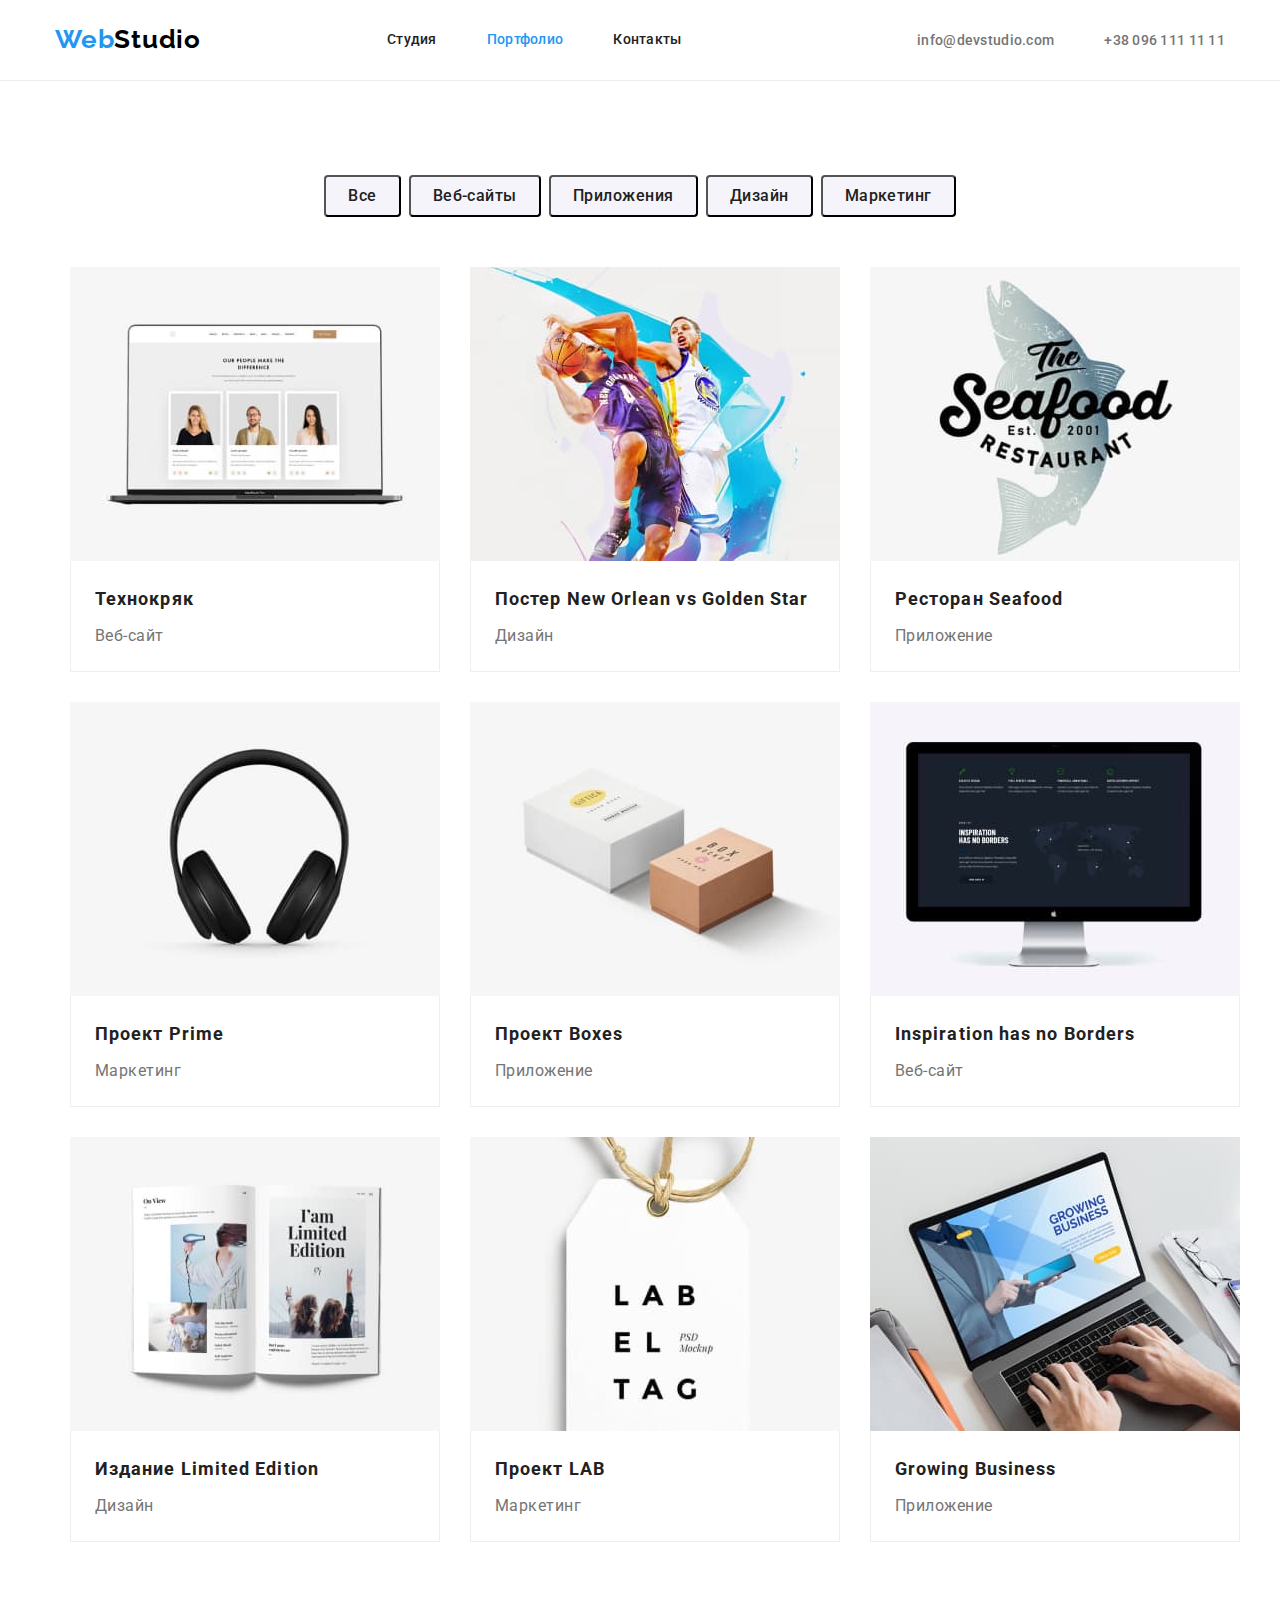
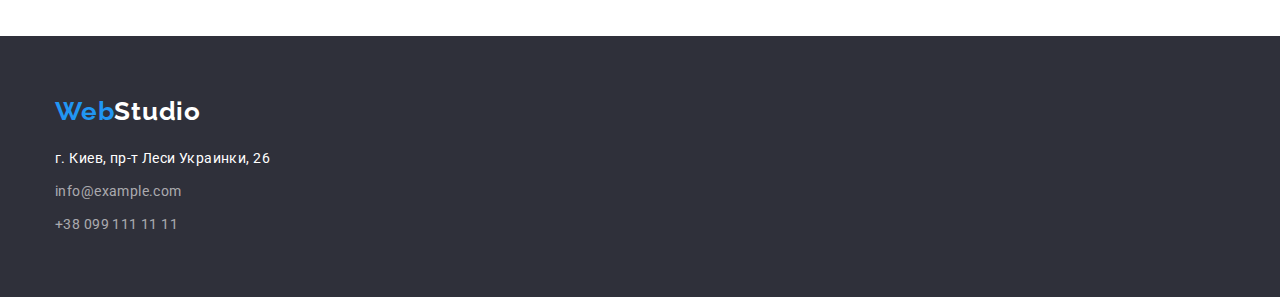
==== portfolio.html @ 342db584 "added index" ====
<!DOCTYPE html>
<html lang="en">
<head>
    <meta charset="UTF-8">
    <meta http-equiv="X-UA-Compatible" content="IE=edge">
    <meta name="viewport" content="width=device-width, initial-scale=1.0">
    <title>WebStudio</title>
    <link rel="preconnect" href="https://fonts.googleapis.com">
    <link rel="preconnect" href="https://fonts.gstatic.com" crossorigin>
    <link href="https://fonts.googleapis.com/css2?family=Raleway:ital,wght@0,700;1,700&family=Roboto:wght@400;500;700;900&display=swap" rel="stylesheet">
    <link rel="stylesheet" href="./css/modern-normalize.css">
    <link rel="stylesheet" href="./css/styles.css" />
</head>
<body>
    <!--заголовок-->
    <header class="main-header">
        <div class="header-container container">
            <nav class="navigation">    
                <a href="index.html" class="logo logo-top link">Web<span class="logo-half">Studio</span></a>
                <ul class="navigation-pages list">
                    <li class="navigation-page"><a href="index.html" class="navigation-page-link link">Студия</a></li>
                    <li class="navigation-page"><a href="portfolio.html" class="navigation-page-link link current">Портфолио</a></li>
                    <li class="navigation-page"><a href="#3" class="navigation-page-link link">Контакты</a></li>
                </ul>
            </nav>
            <ul class="contacts list">
                <li class="contact"> <a href="mailto:info@devstudio.com" class="contact-link link">info@devstudio.com</a> </li>
                <li class="contact"> <a href="tel:+380961111111" class="contact-link link">+38 096 111 11 11</a> </li>
            </ul>
        </div>        
    </header>
    <!-- основная часть -->
    <main>
    <!-- герой -->
        <section class="portfolio-filter section">
            <div class="container">
                <h1 class="portfolio-header visually-hidden">Portfolio</h1>
                <!-- фильтр -->
                <ul class="portfolio-filter-list list">
                    <li class="portfolio-filter-list-item"><button class="filter-btn" type="button">Все</button></li>
                    <li class="portfolio-filter-list-item"><button class="filter-btn" type="button">Веб-сайты</button></li>
                    <li class="portfolio-filter-list-item"><button class="filter-btn" type="button">Приложения</button></li>
                    <li class="portfolio-filter-list-item"><button class="filter-btn" type="button">Дизайн</button></li>
                    <li class="portfolio-filter-list-item"><button class="filter-btn" type="button">Маркетинг</button></li>
                </ul>
                <!-- список проектов -->
                <ul class="portfolio-examples-list container list">
                    <li class="portfolio-example">
                        <a class="link" href="">
                        <img src="./images/portfolio/technocrack.jpg" alt="Веб-сайт компании Технокряк" width="370" height="294" class="img">
                        <div class="portfolio-example-text">
                            <h3 class="portfolio-example-name section-header">Технокряк</h3>
                            <p class="portfolio-example-description section-description">Веб-сайт</p>
                        </div>
                        </a>
                    </li>
                    <li class="portfolio-example">
                        <a class="link" href="">
                        <img src="./images/portfolio/new_orlean.jpg" alt="Изображение постера игры команд New Orlean и Golden Star" width="370" height="294">
                        <div class="portfolio-example-text">
                            <h3 class="portfolio-example-name section-header">Постер New Orlean vs Golden Star</h3>
                            <p class="portfolio-example-description section-description">Дизайн</p>
                        </div>
                        </a>
                    </li>
                    <li class="portfolio-example">
                        <a class="link" href="">
                        <img src="./images/portfolio/seafood.jpg" alt="Иконка приложения ресторана Seafood" width="370" height="294">
                        <div class="portfolio-example-text">
                            <h3 class="portfolio-example-name section-header">Ресторан Seafood</h3>
                            <p class="portfolio-example-description section-description">Приложение</p>
                        </div>
                        </a>
                    </li>
                    <li class="portfolio-example">
                        <a class="link" href="">
                        <img src="./images/portfolio/prime.jpg" alt="Наушники">
                        <div class="portfolio-example-text">
                            <h3 class="portfolio-example-name section-header">Проект Prime</h3>
                            <p class="portfolio-example-description section-description">Маркетинг</p>
                        </div>
                        </a>
                    </li>
                    <li class="portfolio-example">
                        <a class="link" href="">
                        <img src="./images/portfolio/boxes.jpg" alt="2 коробочки" width="370" height="294">
                        <div class="portfolio-example-text">
                            <h3 class="portfolio-example-name section-header">Проект Boxes</h3>
                            <p class="portfolio-example-description section-description">Приложение</p>
                        </div>
                        </a>
                    </li>
                    <li class="portfolio-example">
                        <a class="link" href="">
                        <img src="./images/portfolio/inspiration.jpg" alt="Веб-сайт компании Inspiration has no Borders" width="370" height="294">
                        <div class="portfolio-example-text">
                            <h3 class="portfolio-example-name section-header">Inspiration has no Borders</h3>
                            <p class="portfolio-example-description section-description">Веб-сайт</p>
                        </div>
                        </a>
                    </li>
                    <li class="portfolio-example">
                        <a class="link" href="">
                        <img src="./images/portfolio/limited_edition.jpg" alt="Журнал в развернутом виде" width="370" height="294">
                        <div class="portfolio-example-text">
                            <h3 class="portfolio-example-name section-header">Издание Limited Edition</h3>
                            <p class="portfolio-example-description section-description">Дизайн</p>
                        </div>
                        </a>
                    </li>
                    <li class="portfolio-example">
                        <a class="link" href="">
                        <img src="./images/portfolio/lab.jpg" alt="Стильная этикетка" width="370" height="294">
                        <div class="portfolio-example-text">
                            <h3 class="portfolio-example-name section-header">Проект LAB</h3>
                            <p class="portfolio-example-description section-description">Маркетинг</p>
                        </div>
                        </a>
                    </li>
                    <li class="portfolio-example">
                        <a class="link" href="">
                        <img src="./images/portfolio/growing_business.jpg" alt="Ноутбук с приложением Growing Business" width="370" height="294">
                        <div class="portfolio-example-text">
                            <h3 class="portfolio-example-name section-header">Growing Business</h3>
                            <p class="portfolio-example-description section-description">Приложение</p>
                        </div>
                        </a>
                    </li>
                </ul>
            </div>
        </section>
    </main>
    <!--подвал-->
    <footer class="footer">
        <div class="container footer-container">
            <a href="index.html" class="logo link logo-bot">Web<span class="logo-half-dark">Studio</span></a>
            <address class="contacts-list" id="3">
                <ul class="contacts-bot list">
                    <li class="contact-bot"><a class="footer-contact-link link address map" href="https://goo.gl/maps/tf9V9uD1shakLC2a6" target="_blank" rel="nooppener noreferal">г. Киев, пр-т Леси Украинки, 26</a> </li>
                    <li class="contact-bot"><a class="footer-contact-link link address" href="mailto:info@example.com">info@example.com</a> </li>
                    <li class="contact-bot"><a class="footer-contact-link link address" href="tel:+380991111111">+38 099 111 11 11</a></li>
                </ul>
            </address>
        </div>
    </footer>
</body>
</html>
---- css/styles.css ----
:root {
    --main-color: #2196F3;
    --secondary-color: #000;
    --third-color: #757575;
    --main-font: 'roboto', sans-serif;
    --secondary-font: 'Raleway', sans-serif;
}
body {
    font-family: var(--main-font);
    color: #212121;
}
h1,
h2,
h3,
h4,
h5,
h6,
p {
  margin-top: 0;
  margin-bottom: 0;
}
ul,
ol {
  margin-top: 0;
  margin-bottom: 0;
  padding-left: 0;
}
img {
  display: block;
}
.link {
    text-decoration: none;
}
.list {
    list-style: none;
}
.address {
    font-style: normal;
}
.container {
    width: 1200px;
    padding-left: 15px;
    padding-right: 15px;
    margin-top: auto;
    margin: auto;
}
.visually-hidden {
    position: absolute;
    width: 1px;
    height: 1px;
    margin: -1px;
    border: 0;
    padding: 0;
    
    white-space: nowrap;
    clip-path: inset(100%);
    clip: rect(0 0 0 0);
    overflow: hidden;
  }
/* components */
.logo {
    font-family: var(--secondary-font);
    font-weight: 700;
    font-size: 26px;
    line-height: 1.2;
    letter-spacing: 0.03em; 
    color: var(--main-color);
}
.section-header  {  
    letter-spacing: 0.03em;
    color: #212121;
}
.section-description {
    letter-spacing: 0.03em;
    color: var(--third-color);
}
.section-top-header {
    font-weight: 700;
    font-size: 36px;
    line-height: 42px;
    text-align: center;
    letter-spacing: 0.03em;
    color: #212121;
}
.section {
    padding-top: 94px;
    padding-bottom: 94px;
}
/* /components */
/* header */
.main-header {
    background-color: #FFFFFF;
    border-bottom: 1px solid #ECECEC;
    margin-top: 0;
    margin-bottom: 0;
}
.header-container {
    display: flex;
    justify-content: space-between;
    align-items: center;
    
}
.navigation {
    display: flex;
}
.logo-top {
    padding-top: 24px;
    padding-bottom: 24px;
    margin-right: 93px;
}
.logo-half {
    color: var(--secondary-color);
}
.navigation-pages {
    display: flex;
    margin-left: 93px;
}
.navigation-page {
    display: flex;
}
.navigation-page-link {
    font-weight: 500;
    font-size: 14px;
    line-height: 1.14;
    letter-spacing: 0.02em;
    color: #212121;
    padding-top: 32px;
    padding-bottom: 32px;
    align-items: center;
}
.navigation-page:not(:last-child) {
    margin-right: 50px;
}
.contacts {
    display: flex;
}
.contact:not(:first-child) {
    margin-left: 50px;
}
.contact-link {
    font-weight: 500;
    font-size: 14px;
    line-height: 1.14;
    letter-spacing: 0.02em;
    color: var(--third-color);
}
.current {
    color: var(--main-color);
}  
.navigation-page-link:hover, 
.navigation-page-link:focus,
.contact-link:hover,
.contact-link:focus {
    color: var(--main-color);
}
/* /header */
/* hero */
.hero {
    background: #2F303A;
    padding-top: 200px;
    padding-bottom: 200px;
}
.hero-header {
    font-weight: 900;
    font-size: 44px;
    line-height: 1.36;
    text-align: center;
    letter-spacing: 0.06em;
    text-transform: uppercase;
    color: #FFFFFF;
    width: 696px;
    margin-left: auto;
    margin-right: auto;
}
.hero-btn {
    font-weight: 700;
    font-size: 16px;
    line-height: 30px;
    display: flex;
    text-align: center;
    letter-spacing: 0.06em;
    color: #FFFFFF;
    width: 200px;
    height: 50px;
    background: var(--main-color);
    box-shadow: 0px 4px 4px rgba(0, 0, 0, 0.15);
    border-radius: 4px;
    cursor: pointer;
    margin-left: auto;
    margin-right: auto;
    margin-top: 30px;
    justify-content: center;
    align-items: center;
}
.hero-btn:hover,
.hero-btn:focus {
    background: #188CE8;
}
/* /hero */
/* advantages */
.our-advantages {
    display: flex;
    justify-content: space-between;
}
.our-advantage {
    width: 270px;
}
.our-advantage-header {
    font-weight: 700;
    text-transform: uppercase;
    font-size: 14px;
    line-height: 1.14;
    width: 270px;
    margin-bottom: 10px;
}
.our-advantage-text {
    font-size: 14px;
    line-height: 1.71;
}
/* /advantages */
/* examples */
.examples {
    padding-bottom: 94px;
}
.our-examples {
    display: flex;
    justify-content: space-between;
    margin-top: 50px;
}
/* /examples */
/* our team */
.team {
    background: #F5F4FA;
}
.team-units {
    display: flex;
    justify-content: space-between;
    margin-top: 50px;
}
.team-unit {
    background-color: #FFFFFF;
    box-shadow: 0px 1px 3px rgba(0, 0, 0, 0.12), 0px 1px 1px rgba(0, 0, 0, 0.14), 0px 2px 1px rgba(0, 0, 0, 0.2);
    border-radius: 0px 0px 4px 4px;
}
.team-unit-info {
    padding: 30px 10px 30px 10px;
}
.team-unit-name {
    font-weight: 500;
    font-size: 16px;
    line-height: 1.19;
    text-align: center;
    margin-bottom: 10px;
}
.team-unit-title {
    font-size: 16px;
    line-height: 1.19;
    text-align: center;
}

/* /our team */
/* filter */
.portfolio-filter {
    
}
.portfolio-filter-list {
    display: flex;
    justify-content: center;
    margin-bottom: 50px;
}
.portfolio-filter-list-item:not(:last-child) {
    margin-right: 8px;
}
.filter-btn {
    font-weight: 500;
    font-size: 16px;
    line-height: 1.62;
    text-align: center;
    letter-spacing: 0.03em;
    color: #212121;
    background: #F5F4FA;
    border-radius: 4px;
    cursor: pointer;
    padding: 6px 22px;
}
.filter-btn:hover,
.filter-btn:focus {
    background: var(--main-color);
    color: #FFFFFF;
}
.portfolio-examples {
    padding-bottom: 80px;
}
.portfolio-examples-list {
    display: flex;
    flex-wrap: wrap;
    justify-content: space-between;
}   
.portfolio-example-name {
    font-weight: 700;
    font-size: 18px;
    line-height: 2;
    letter-spacing: 0.06em;
    margin-bottom: 4px;
}
.img {
    display: block;
}
.portfolio-example-description {
    font-size: 16px;
    line-height: 1.87;
}
.portfolio-example-text {
    padding: 20px 24px;
    border: #EEEEEE solid 1px;
    border-top: none;
}
.portfolio-example:nth-child(-n+6) {
    margin-bottom: 30px;
}
/* /filter */
/* footer */
.footer {
    background: #2F303A;
    padding-top: 60px;
    padding-bottom: 60px;
}
.footer-container {
    display: flex;
    flex-direction: column;
}
.logo-bot {
    margin-bottom: 20px;
}
.logo-half-dark {
    color: #FFFFFF;
}
.footer-contact-link {
    font-size: 14px;
    line-height: 1.71;
    letter-spacing: 0.03em;
    color: rgba(255, 255, 255, 0.6);
}
.contact-bot:not(:last-child) {
    margin-bottom: 9px;
}
.map {
    color: #FFFFFF;    
}
.footer-contact-link:hover,
.footer-contact-link:focus {
    color: var(--main-color);
}
/* /footer */
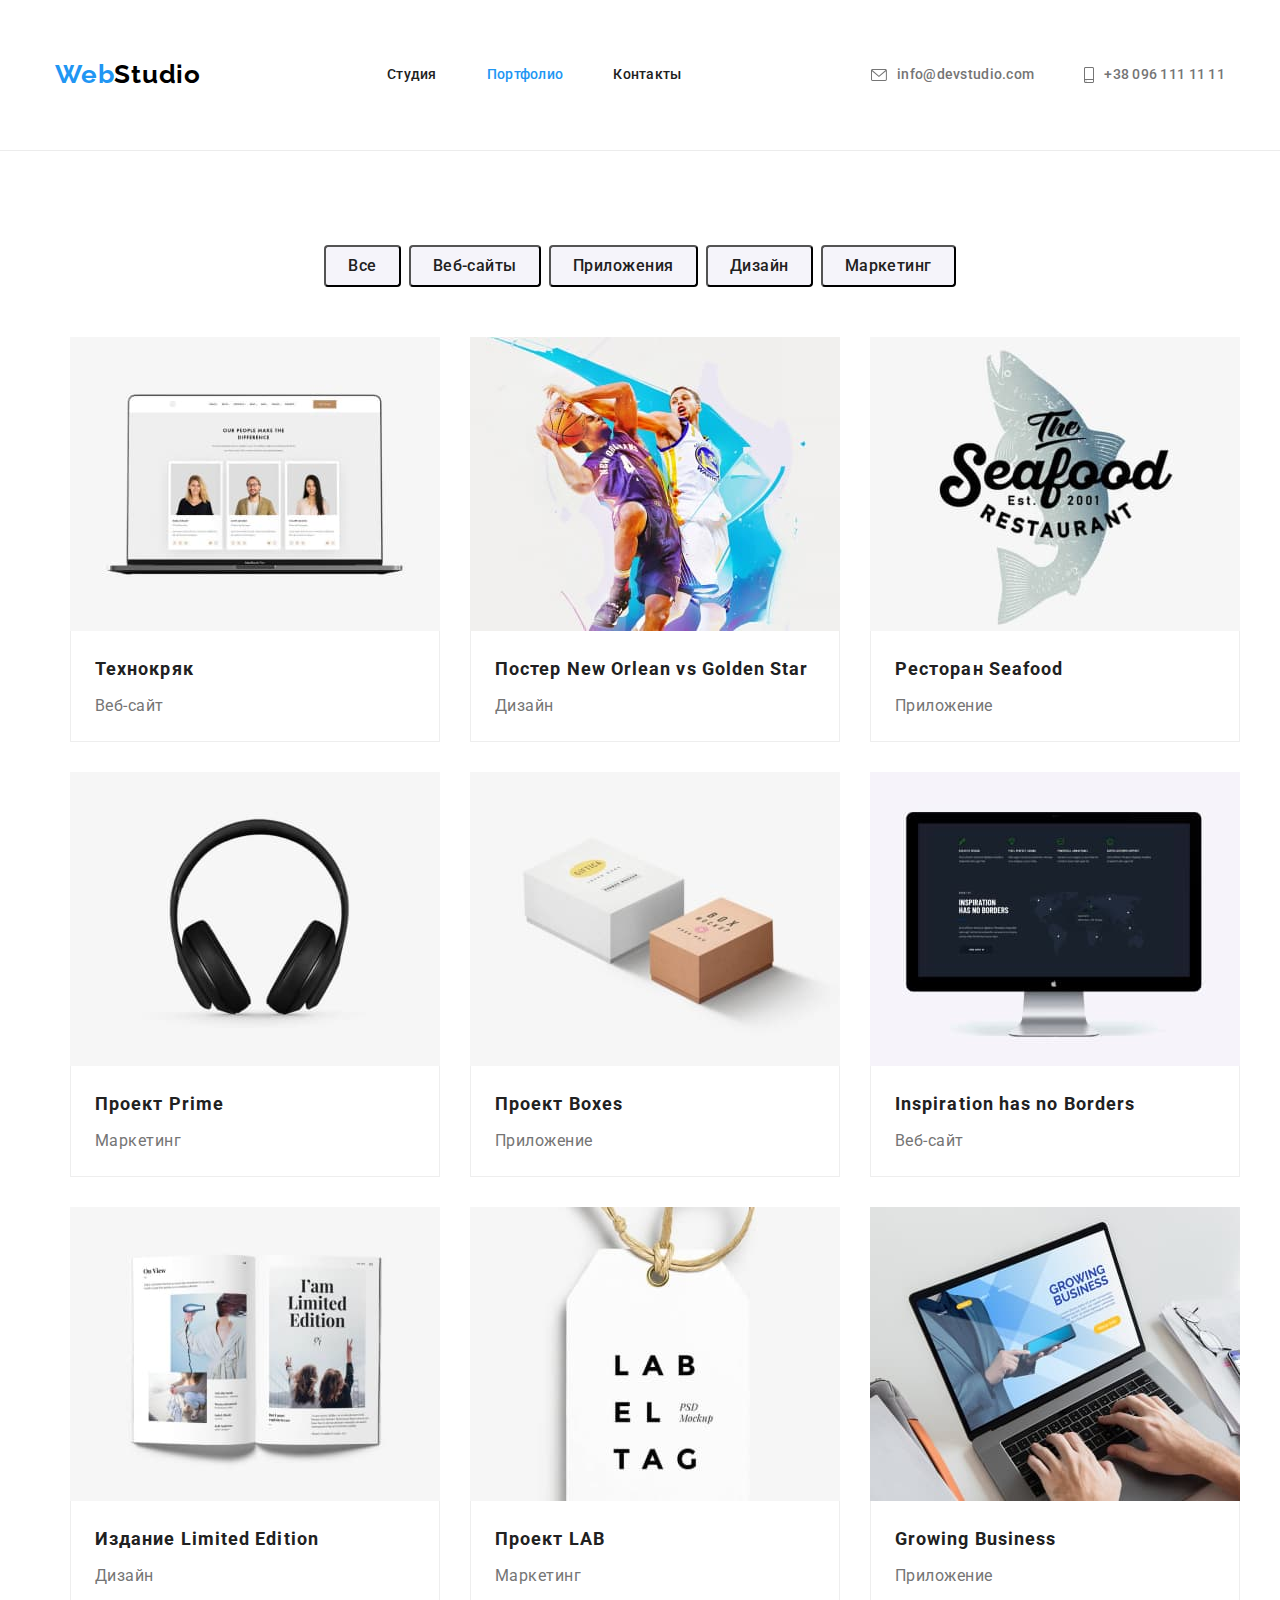
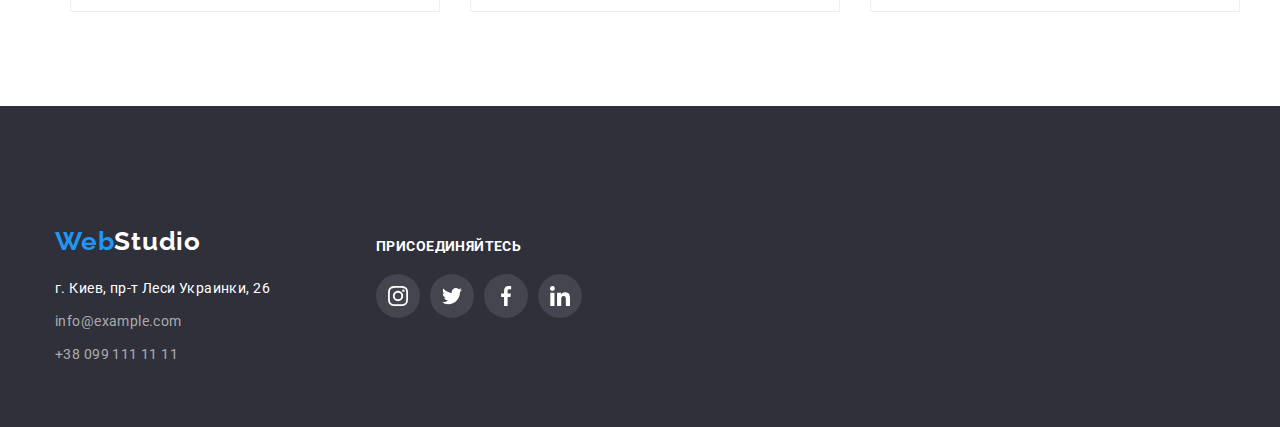
==== commit cd9400e0: "homework added" ====
--- a/portfolio.html
+++ b/portfolio.html
@@ -24,8 +24,8 @@
                 </ul>
             </nav>
             <ul class="contacts list">
-                <li class="contact"> <a href="mailto:info@devstudio.com" class="contact-link link">info@devstudio.com</a> </li>
-                <li class="contact"> <a href="tel:+380961111111" class="contact-link link">+38 096 111 11 11</a> </li>
+                <li class="contact"> <a href="mailto:info@devstudio.com" class="contact-link mail link"><svg class="icon" width="16px" hidth="12px"><use href="./images/icons.svg#icon-envelope"></use></svg> info@devstudio.com</a></li>
+                <li class="contact"> <a href="tel:+380961111111" class="contact-link tel link"><svg class="icon" width="10px" hidth="16px"><use href="./images/icons.svg#icon-smartphone"></use></svg>+38 096 111 11 11</a> </li>
             </ul>
         </div>        
     </header>
@@ -133,14 +133,25 @@
     <!--подвал-->
     <footer class="footer">
         <div class="container footer-container">
-            <a href="index.html" class="logo link logo-bot">Web<span class="logo-half-dark">Studio</span></a>
-            <address class="contacts-list" id="3">
-                <ul class="contacts-bot list">
-                    <li class="contact-bot"><a class="footer-contact-link link address map" href="https://goo.gl/maps/tf9V9uD1shakLC2a6" target="_blank" rel="nooppener noreferal">г. Киев, пр-т Леси Украинки, 26</a> </li>
-                    <li class="contact-bot"><a class="footer-contact-link link address" href="mailto:info@example.com">info@example.com</a> </li>
-                    <li class="contact-bot"><a class="footer-contact-link link address" href="tel:+380991111111">+38 099 111 11 11</a></li>
-                </ul>
-            </address>
+            <div class="contacts-container">
+                <a href="index.html" class="logo link logo-bot">Web<span class="logo-half-dark">Studio</span></a>
+                <address class="contacts-list" id="3">
+                    <ul class="contacts-bot list">
+                        <li class="contact-bot"><a class="footer-contact-link link address map" href="https://goo.gl/maps/tf9V9uD1shakLC2a6" target="_blank" rel="nooppener noreferal">г. Киев, пр-т Леси Украинки, 26</a> </li>
+                        <li class="contact-bot"><a class="footer-contact-link link address" href="mailto:info@example.com">info@example.com</a> </li>
+                        <li class="contact-bot"><a class="footer-contact-link link address" href="tel:+380991111111">+38 099 111 11 11</a></li>
+                    </ul>
+                </address>
+            </div>
+            <div>
+            <h2 class="socials-header">присоединяйтесь</h2>
+            <ul class="list footer-socials">
+                <li class="footer-social-link-item"> <a class="footer-social-link link" href=""> <svg class="footer-social-link-icon" width="20px" height="20px"><use href="./images/icons.svg#icon-instagram"><span class="visually-hidden">Instagram</span></use></svg></a></li>
+                <li class="footer-social-link-item"> <a class="footer-social-link link" href=""> <svg class="footer-social-link-icon" width="20px" height="20px"><use href="./images/icons.svg#icon-twitter"><span class="visually-hidden">Twitter</span></use></svg></a></li>
+                <li class="footer-social-link-item"> <a class="footer-social-link link" href=""> <svg class="footer-social-link-icon" width="20px" height="20px"><use href="./images/icons.svg#icon-facebook"><span class="visually-hidden">Facebook</span></use></svg></a></li>
+                <li class="footer-social-link-item"> <a class="footer-social-link link" href=""> <svg class="footer-social-link-icon" width="20px" height="20px"><use href="./images/icons.svg#icon-linkedin"><span class="visually-hidden">LinkedIn</span></use></svg></a></li>
+            </ul>
+            </div>
         </div>
     </footer>
 </body>
--- a/css/styles.css
+++ b/css/styles.css
@@ -138,11 +138,13 @@
     margin-left: 50px;
 }
 .contact-link {
+    display: flex;
     font-weight: 500;
     font-size: 14px;
     line-height: 1.14;
     letter-spacing: 0.02em;
     color: var(--third-color);
+    align-items: center;
 }
 .current {
     color: var(--main-color);
@@ -153,12 +155,26 @@
 .contact-link:focus {
     color: var(--main-color);
 }
+.icon {
+    margin-right: 10px;
+    fill: var(--third-color);
+}
+.contact-link:hover .icon,
+.contact-link:focus .icon {
+    fill: var(--main-color);
+}
 /* /header */
 /* hero */
 .hero {
     background: #2F303A;
     padding-top: 200px;
     padding-bottom: 200px;
+    background-color: #C4C4C4;
+    background-image: linear-gradient(rgba(47, 48, 58, 0.4),rgba(47, 48, 58, 0.4)), url(../images/hero/hero-background.png) ;
+    background-repeat: no-repeat;
+    background-size: 1600px;
+    background-position: center;
+    ;
 }
 .hero-header {
     font-weight: 900;
@@ -217,6 +233,17 @@
     font-size: 14px;
     line-height: 1.71;
 }
+.advantage-icons {
+    padding-top: 25px;
+    padding-bottom: 25px;
+    background: #F5F4FA;
+    border-radius: 4px;
+    display: flex;
+    justify-content: center;
+    margin-bottom: 30px;
+}
+.advantage-icon {
+}    
 /* /advantages */
 /* examples */
 .examples {
@@ -257,8 +284,74 @@
     line-height: 1.19;
     text-align: center;
 }
-
+.socials {
+    margin-top: 16px;
+    display: flex;
+    justify-content: center;
+}
+.social-link-item {
+    display: flex;
+}
+.social-link {
+    display: flex;
+    height: 44px;
+    width: 44px;
+    border-radius: 50%;
+    justify-content: center;
+    align-items: center;
+}
+.social-link-item:not(:last-child) {
+    margin-right: 10px;
+}
+.social-link-icon {
+    fill: #AFB1B8;
+}
+.social-link:hover,
+.social-link:focus {
+    background-color: var(--main-color);
+}
+.social-link:hover .social-link-icon,
+.social-link:focus .social-link-icon {
+    fill: #fff;
+}
 /* /our team */
+/* clients */
+.clients {
+    padding-top: 58px;
+}
+.clients-units {
+    margin-top: 50px;
+    display: flex;
+    flex-direction: row;
+    justify-content: center;
+}
+.clients-unit {
+    display: flex;
+}
+.clients-unit:not(:last-child) {
+    margin-right: 30px;
+}
+.clients-link {
+    width: 170px;
+    height: 92px;
+    border: 1px solid #AFB1B8;
+    border-radius: 4px;
+    display: flex;
+    justify-content: center;
+    align-items: center;
+}
+.clients-icon {
+    fill: #AFB1B8;
+}
+.clients-link:hover,
+.clients-link:focus {
+   border: 1px solid var(--main-color);
+}
+.clients-link:hover .clients-icon,
+.clients-link:focus .clients-icon {
+    fill: var(--main-color);
+}
+/* /clients */
 /* filter */
 .portfolio-filter {
     
@@ -287,6 +380,7 @@
 .filter-btn:focus {
     background: var(--main-color);
     color: #FFFFFF;
+    box-shadow: 0px 3px 1px rgba(0, 0, 0, 0.1), 0px 1px 2px rgba(0, 0, 0, 0.08), 0px 2px 2px rgba(0, 0, 0, 0.12);
 }
 .portfolio-examples {
     padding-bottom: 80px;
@@ -318,22 +412,38 @@
 .portfolio-example:nth-child(-n+6) {
     margin-bottom: 30px;
 }
+.portfolio-example:hover,
+.portfolio-example:focus  {
+    box-shadow: 0px 1px 1px rgba(0, 0, 0, 0.12), 0px 4px 4px rgba(0, 0, 0, 0.06), 1px 4px 6px rgba(0, 0, 0, 0.16);
+}
 /* /filter */
 /* footer */
 .footer {
     background: #2F303A;
     padding-top: 60px;
     padding-bottom: 60px;
+    display: flex;
+    justify-content: left;
 }
 .footer-container {
     display: flex;
+}
+.contacts-container {
+    width: 251px;
+    display: flex;
     flex-direction: column;
-}
+    margin-right: 70px;
+    margin-top: 60px;
+}
+
 .logo-bot {
     margin-bottom: 20px;
 }
 .logo-half-dark {
     color: #FFFFFF;
+}
+.footer-contact-link {
+   
 }
 .footer-contact-link {
     font-size: 14px;
@@ -341,6 +451,16 @@
     letter-spacing: 0.03em;
     color: rgba(255, 255, 255, 0.6);
 }
+.contacts-list {
+    
+}
+.contacts-bot {
+   
+}
+.contact-bot {
+    display: flex;
+    flex-direction: column;
+}
 .contact-bot:not(:last-child) {
     margin-bottom: 9px;
 }
@@ -351,4 +471,42 @@
 .footer-contact-link:focus {
     color: var(--main-color);
 }
+.socials-header {
+    font-family: 'Roboto';
+    font-style: normal;
+    font-weight: 700;
+    font-size: 14px;
+    line-height: 16px;
+    letter-spacing: 0.03em;
+    text-transform: uppercase;
+    color: #FFFFFF;
+    margin-top: 72px;
+    margin-bottom: 20px;
+}
+.footer-socials {
+    display: flex;
+}
+.footer-social-link-item {
+    display: flex;
+    
+}
+.footer-social-link-item:not(:last-child) {
+    margin-right: 10px;
+}
+.footer-social-link {
+    width: 44px;
+    height: 44px;
+    border-radius: 50%;
+    background: rgba(255, 255, 255, 0.1);
+    display: flex;
+    justify-content: center;
+    align-items: center;
+}
+.footer-social-link-icon {
+    fill: #FFFFFF;
+}
+.footer-social-link:hover,
+.footer-social-link:focus {
+    background-color: var(--main-color);
+}
 /* /footer */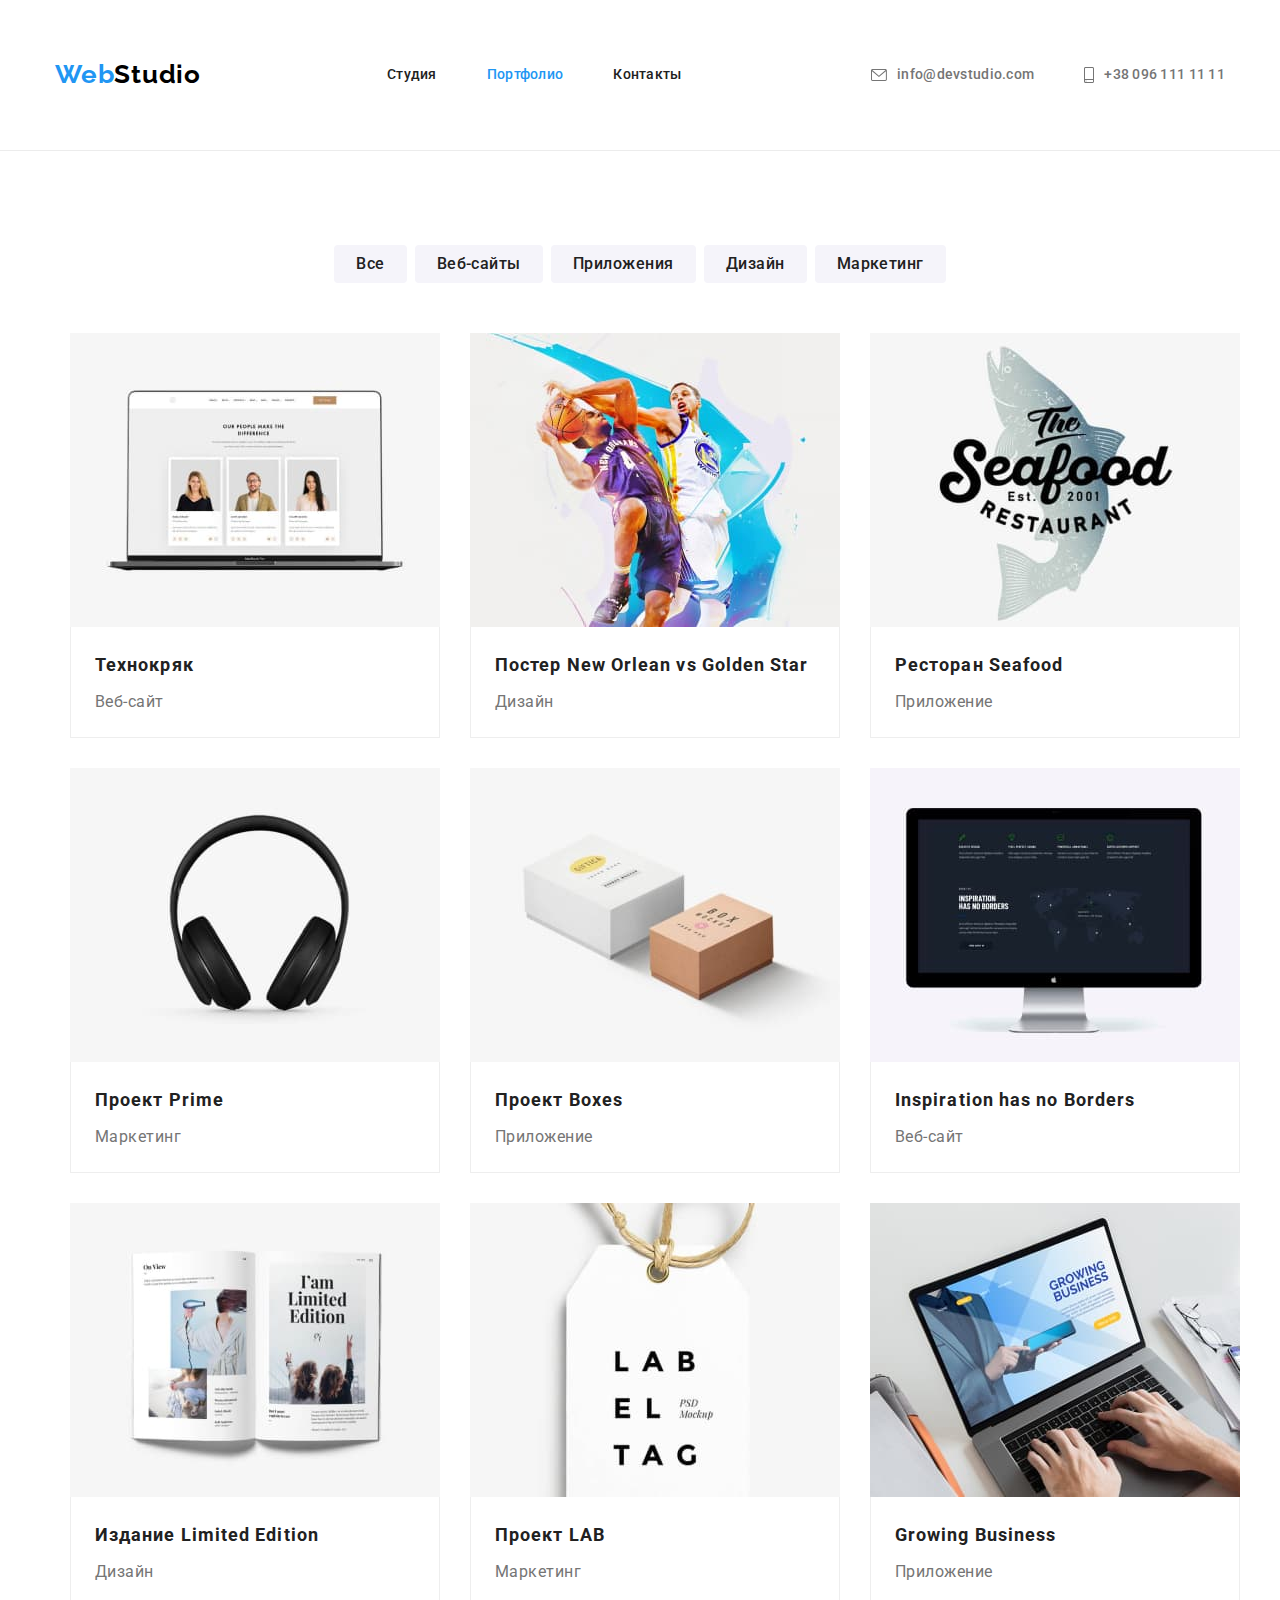
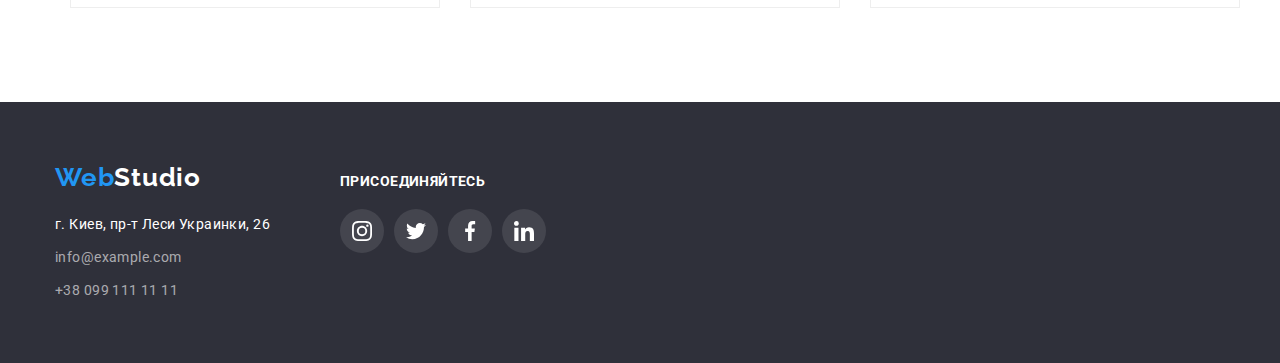
==== commit 3826b861: "bugs fixed" ====
--- a/portfolio.html
+++ b/portfolio.html
@@ -46,7 +46,7 @@
                 <!-- список проектов -->
                 <ul class="portfolio-examples-list container list">
                     <li class="portfolio-example">
-                        <a class="link" href="">
+                        <a class="link portfolio-link" href="">
                         <img src="./images/portfolio/technocrack.jpg" alt="Веб-сайт компании Технокряк" width="370" height="294" class="img">
                         <div class="portfolio-example-text">
                             <h3 class="portfolio-example-name section-header">Технокряк</h3>
@@ -55,7 +55,7 @@
                         </a>
                     </li>
                     <li class="portfolio-example">
-                        <a class="link" href="">
+                        <a class="link portfolio-link" href="">
                         <img src="./images/portfolio/new_orlean.jpg" alt="Изображение постера игры команд New Orlean и Golden Star" width="370" height="294">
                         <div class="portfolio-example-text">
                             <h3 class="portfolio-example-name section-header">Постер New Orlean vs Golden Star</h3>
@@ -64,7 +64,7 @@
                         </a>
                     </li>
                     <li class="portfolio-example">
-                        <a class="link" href="">
+                        <a class="link portfolio-link" href="">
                         <img src="./images/portfolio/seafood.jpg" alt="Иконка приложения ресторана Seafood" width="370" height="294">
                         <div class="portfolio-example-text">
                             <h3 class="portfolio-example-name section-header">Ресторан Seafood</h3>
@@ -73,7 +73,7 @@
                         </a>
                     </li>
                     <li class="portfolio-example">
-                        <a class="link" href="">
+                        <a class="link portfolio-link" href="">
                         <img src="./images/portfolio/prime.jpg" alt="Наушники">
                         <div class="portfolio-example-text">
                             <h3 class="portfolio-example-name section-header">Проект Prime</h3>
@@ -82,7 +82,7 @@
                         </a>
                     </li>
                     <li class="portfolio-example">
-                        <a class="link" href="">
+                        <a class="link portfolio-link" href="">
                         <img src="./images/portfolio/boxes.jpg" alt="2 коробочки" width="370" height="294">
                         <div class="portfolio-example-text">
                             <h3 class="portfolio-example-name section-header">Проект Boxes</h3>
@@ -91,7 +91,7 @@
                         </a>
                     </li>
                     <li class="portfolio-example">
-                        <a class="link" href="">
+                        <a class="link portfolio-link" href="">
                         <img src="./images/portfolio/inspiration.jpg" alt="Веб-сайт компании Inspiration has no Borders" width="370" height="294">
                         <div class="portfolio-example-text">
                             <h3 class="portfolio-example-name section-header">Inspiration has no Borders</h3>
@@ -100,7 +100,7 @@
                         </a>
                     </li>
                     <li class="portfolio-example">
-                        <a class="link" href="">
+                        <a class="link portfolio-link" href="">
                         <img src="./images/portfolio/limited_edition.jpg" alt="Журнал в развернутом виде" width="370" height="294">
                         <div class="portfolio-example-text">
                             <h3 class="portfolio-example-name section-header">Издание Limited Edition</h3>
@@ -109,7 +109,7 @@
                         </a>
                     </li>
                     <li class="portfolio-example">
-                        <a class="link" href="">
+                        <a class="link portfolio-link" href="">
                         <img src="./images/portfolio/lab.jpg" alt="Стильная этикетка" width="370" height="294">
                         <div class="portfolio-example-text">
                             <h3 class="portfolio-example-name section-header">Проект LAB</h3>
@@ -118,7 +118,7 @@
                         </a>
                     </li>
                     <li class="portfolio-example">
-                        <a class="link" href="">
+                        <a class="link portfolio-link" href="">
                         <img src="./images/portfolio/growing_business.jpg" alt="Ноутбук с приложением Growing Business" width="370" height="294">
                         <div class="portfolio-example-text">
                             <h3 class="portfolio-example-name section-header">Growing Business</h3>
--- a/css/styles.css
+++ b/css/styles.css
@@ -56,7 +56,7 @@
     clip-path: inset(100%);
     clip: rect(0 0 0 0);
     overflow: hidden;
-  }
+}
 /* components */
 .logo {
     font-family: var(--secondary-font);
@@ -174,7 +174,10 @@
     background-repeat: no-repeat;
     background-size: 1600px;
     background-position: center;
-    ;
+    width: 1600px;
+    margin-left: auto;
+    margin-right: auto;
+    justify-content: center;
 }
 .hero-header {
     font-weight: 900;
@@ -211,6 +214,7 @@
 .hero-btn:hover,
 .hero-btn:focus {
     background: #188CE8;
+    box-shadow: 0px 4px 4px rgba(0, 0, 0, 0.15);
 }
 /* /hero */
 /* advantages */
@@ -234,8 +238,8 @@
     line-height: 1.71;
 }
 .advantage-icons {
-    padding-top: 25px;
-    padding-bottom: 25px;
+    height: 120px;
+    align-items: center;
     background: #F5F4FA;
     border-radius: 4px;
     display: flex;
@@ -316,9 +320,6 @@
 }
 /* /our team */
 /* clients */
-.clients {
-    padding-top: 58px;
-}
 .clients-units {
     margin-top: 50px;
     display: flex;
@@ -375,6 +376,7 @@
     border-radius: 4px;
     cursor: pointer;
     padding: 6px 22px;
+    border-width: 0px;
 }
 .filter-btn:hover,
 .filter-btn:focus {
@@ -408,12 +410,15 @@
     padding: 20px 24px;
     border: #EEEEEE solid 1px;
     border-top: none;
-}
+}   
 .portfolio-example:nth-child(-n+6) {
     margin-bottom: 30px;
 }
-.portfolio-example:hover,
-.portfolio-example:focus  {
+.portfolio-link {
+    display: block;
+}
+.portfolio-link:hover,
+.portfolio-link:focus {
     box-shadow: 0px 1px 1px rgba(0, 0, 0, 0.12), 0px 4px 4px rgba(0, 0, 0, 0.06), 1px 4px 6px rgba(0, 0, 0, 0.16);
 }
 /* /filter */
@@ -427,16 +432,14 @@
 }
 .footer-container {
     display: flex;
+    align-items: baseline;
 }
 .contacts-container {
-    width: 251px;
-    display: flex;
-    flex-direction: column;
     margin-right: 70px;
-    margin-top: 60px;
 }
 
 .logo-bot {
+    display: block;
     margin-bottom: 20px;
 }
 .logo-half-dark {
@@ -472,15 +475,12 @@
     color: var(--main-color);
 }
 .socials-header {
-    font-family: 'Roboto';
-    font-style: normal;
     font-weight: 700;
     font-size: 14px;
     line-height: 16px;
     letter-spacing: 0.03em;
     text-transform: uppercase;
     color: #FFFFFF;
-    margin-top: 72px;
     margin-bottom: 20px;
 }
 .footer-socials {
